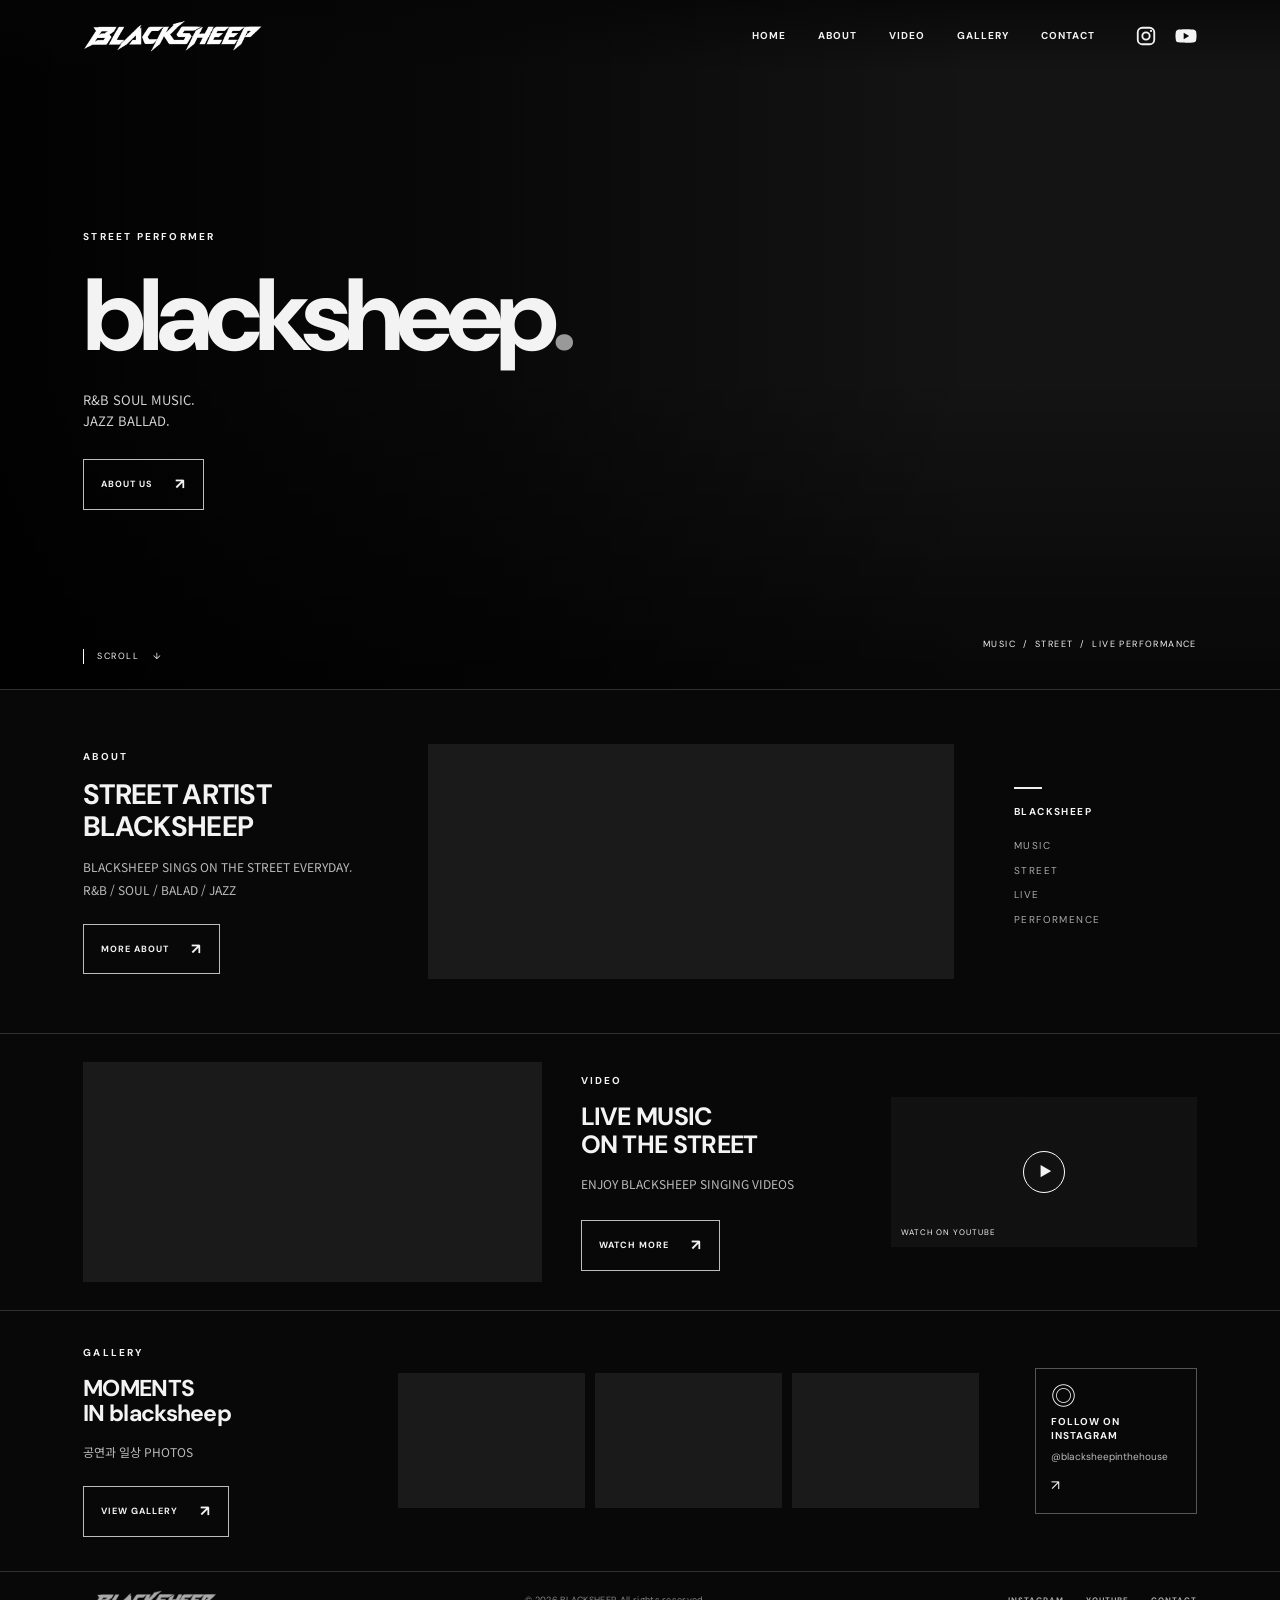
==== index.html @ 67ec76a9 "Update index.html" ====
<!doctype html>
<html lang="ko">
<head>
  <meta charset="utf-8">
  <meta name="viewport" content="width=device-width, initial-scale=1">
  <meta name="theme-color" content="#080808">
  <meta name="description" content="blacksheep official website">
  
  <link rel="icon" type="image/png" href="/favicon.png">

  <title>blacksheep official website</title>
  <link rel="preconnect" href="https://fonts.googleapis.com">
  <link rel="preconnect" href="https://fonts.gstatic.com" crossorigin>
  <link href="https://fonts.googleapis.com/css2?family=DM+Sans:wght@400;500;600;700;800&family=Noto+Sans+KR:wght@400;500;700&display=swap" rel="stylesheet">
  <link rel="stylesheet" href="style.css">
</head>
<body>
  <header class="topbar">
    <!-- <a class="wordmark" href="#home" aria-label="blacksheep home">blacksheep<span>.</span></a> -->
    <a class="wordmark" href="#home" aria-label="blacksheep home">
      <img src="/logo.png" alt="BLACKSHEEP" class="logo-img">
    </a>
    <button class="menu-toggle" aria-label="메뉴 열기" aria-expanded="false">☰</button>
    <nav class="nav">
      <a href="#home">HOME</a><a href="#about">ABOUT</a><a href="#busking">VIDEO</a><a href="#gallery">GALLERY</a><a href="contact.html">CONTACT</a>
    </nav>
    <!-- <div class="social-mini">
      <a href="https://www.instagram.com/blacksheepinthehouse/" target="_blank" rel="noreferrer" aria-label="Instagram">◎</a>
      <a href="#busking" aria-label="YouTube">▶</a>
    </div> -->    
    <div class="social-mini">
      <a href="https://www.instagram.com/blacksheepinthehouse/"
         target="_blank" rel="noreferrer"
         aria-label="Instagram">
        <svg viewBox="0 0 24 24" aria-hidden="true">
          <rect x="3" y="3" width="18" height="18" rx="5"
                fill="none" stroke="currentColor" stroke-width="2"/>
          <circle cx="12" cy="12" r="4"
                  fill="none" stroke="currentColor" stroke-width="2"/>
          <circle cx="17.5" cy="6.5" r="1.2" fill="currentColor"/>
        </svg>
      </a>
      <a href="https://www.youtube.com/@blacksheepinthehouse"
         target="_blank" rel="noreferrer"
         aria-label="YouTube">
        <svg viewBox="0 0 24 24" aria-hidden="true">
          <path d="M23 7.2a3 3 0 0 0-2.1-2.1C19 4.5 12 4.5 12 4.5s-7 0-8.9.6A3 3 0 0 0 1 7.2 31 31 0 0 0 .5 12a31 31 0 0 0 .5 4.8 3 3 0 0 0 2.1 2.1c1.9.6 8.9.6 8.9.6s7 0 8.9-.6a3 3 0 0 0 2.1-2.1 31 31 0 0 0 .5-4.8 31 31 0 0 0-.5-4.8Z"
                fill="currentColor"/>
          <path d="m9.5 8.5 6 3.5-6 3.5Z" fill="#080808"/>
        </svg>
      </a>
    </div>

  </header>

  <main>
    <section class="hero" id="home">
      <div class="hero-shade"></div>
      <div class="hero-copy">
        <p class="eyebrow">STREET PERFORMER</p>
        <h1>blacksheep<span>.</span></h1>
        <p class="korean">R&B SOUL MUSIC.<br>JAZZ BALLAD.</p>
        <a class="outline-button" href="#about">ABOUT US <span>↗</span></a>
      </div>
      <p class="hero-tag">MUSIC&nbsp; / &nbsp;STREET&nbsp; / &nbsp;LIVE PERFORMANCE</p>
      <a class="scroll-note" href="#about">SCROLL <span>↓</span></a>
    </section>

    <section class="about section-grid" id="about">
      <div class="section-intro">
        <p class="eyebrow">ABOUT</p>
        <h2>STREET ARTIST<br>BLACKSHEEP</h2>
        <p>BLACKSHEEP SINGS ON THE STREET EVERYDAY.<br>R&B / SOUL / BALAD / JAZZ</p>
        <a class="outline-button" href="about.html">MORE ABOUT <span>↗</span></a>
      </div>
      <div class="about-image photo" role="img" aria-label="밤의 도시를 바라보는 사람"></div>
      <div class="values">
        <span class="small-line"></span>
        <strong>BLACKSHEEP</strong>
        <p>MUSIC</p><p>STREET</p><p>LIVE</p><p>PERFORMENCE</p>
      </div>
    </section>

    <section class="busking" id="busking">
      <div class="busking-image photo" role="img" aria-label="도시에서 공연하는 뮤지션"></div>
      <div class="busking-copy">
        <p class="eyebrow">VIDEO</p>
        <h2>LIVE MUSIC<br>ON THE STREET</h2>
        <p>ENJOY BLACKSHEEP SINGING VIDEOS</p>
        <a class="outline-button" href="https://www.youtube.com/@blacksheepinthehouse" target="_blank" rel="noreferrer">WATCH MORE <span>↗</span></a>
      </div>
      <a class="video-tile photo" href="https://www.youtube.com/@blacksheepinthehouse" target="_blank" rel="noreferrer" aria-label="유튜브에서 버스킹 영상 보기">
        <span class="play">▶</span><span class="tile-caption">WATCH ON YOUTUBE</span>
      </a>
    </section>

    <section class="gallery section-grid" id="gallery">
      <div class="section-intro">
        <p class="eyebrow">GALLERY</p>
        <h2>MOMENTS<br>IN blacksheep</h2>
        <p>공연과 일상 PHOTOS</p>
        <a class="outline-button" href="https://www.instagram.com/blacksheepinthehouse/" target="_blank" rel="noreferrer">VIEW GALLERY <span>↗</span></a>
      </div>
      <div class="gallery-strip">
        <div class="gallery-photo gallery-one photo"></div>
        <div class="gallery-photo gallery-two photo"></div>
        <div class="gallery-photo gallery-three photo"></div>
      </div>
      <a class="instagram-card" href="https://www.instagram.com/blacksheepinthehouse/" target="_blank" rel="noreferrer">
        <span class="instagram-icon">◎</span><strong>FOLLOW ON<br>INSTAGRAM</strong><span>@blacksheepinthehouse</span><span class="arrow">↗</span>
      </a>
    </section>
  </main>

  <footer id="contact">
    <!-- <a class="wordmark footer-logo" href="#home">blacksheep<span>.</span></a> -->
    <a class="wordmark footer-logo" href="#home" aria-label="blacksheep home">
      <!-- <img src="logo.png" alt="BLACKSHEEP" class="logo-img"> -->
      <span class="footer-logo-img" aria-label="BLACKSHEEP"></span>
    </a>
    <p>© <span id="year"></span> BLACKSHEEP. All rights reserved.</p>
    <div><a href="https://www.instagram.com/blacksheepinthehouse/" target="_blank" rel="noreferrer">INSTAGRAM</a><a href="https://www.youtube.com/@blacksheepinthehouse" target="_blank" rel="noreferrer">YOUTUBE</a><a href="contact.html">CONTACT</a></div>
  </footer>
  <script src="script.js"></script>
</body>
</html>
---- style.css ----
*{box-sizing:border-box} :root{--bg:#080808;--fg:#f3f3f3;--muted:#a4a4a4;--line:#303030}
html{scroll-behavior:smooth;scroll-padding-top:75px}
body{margin:0;background:var(--bg);color:var(--fg);font-family:"DM Sans","Noto Sans KR",sans-serif;font-size:14px;line-height:1.65}
a{color:inherit;text-decoration:none}
.topbar{height:72px;display:flex;align-items:center;justify-content:space-between;padding:0 6.5%;position:absolute;z-index:5;top:0;left:0;width:100%;background:linear-gradient(#050505b8,transparent)}
.wordmark{font-size:27px;font-weight:800;letter-spacing:-1.8px;font-style:italic}
.wordmark span,.hero h1 span{color:#999}
.nav{display:flex;gap:32px;margin-left:auto;margin-right:40px}
.nav a,.social-mini a,footer a{font-size:10px;font-weight:700;letter-spacing:1px}
.nav a:hover,footer a:hover{color:#aaa}
.social-mini{display:flex;gap:18px;font-size:17px}.social-mini a{font-size:16px}
.menu-toggle{display:none;background:none;border:0;color:white;font-size:24px}
.hero{height:min(690px,88vh);min-height:560px;position:relative;display:flex;align-items:center;padding:100px 6.5% 50px;overflow:hidden;background:#171717 url("https://images.unsplash.com/photo-1516280440614-37939bbacd81?auto=format&fit=crop&w=2200&q=85") center 42%/cover no-repeat}
.hero-shade{position:absolute;inset:0;background:linear-gradient(90deg,rgba(0,0,0,.92) 0%,rgba(0,0,0,.64) 37%,rgba(0,0,0,.15) 75%),linear-gradient(0deg,rgba(0,0,0,.65),transparent 45%)}
.hero-copy{position:relative;z-index:1;max-width:600px}
.hero h1{font-size:clamp(60px,8vw,112px);letter-spacing:-7px;line-height:.95;margin:0 0 24px;font-weight:800}
.eyebrow{font-size:10px;letter-spacing:2.2px;font-weight:700;margin:0 0 14px}
.hero-copy .eyebrow{margin-bottom:22px}
.korean{font-family:"Noto Sans KR",sans-serif;font-size:13px;color:#d1d1d1;margin:0 0 28px}
.outline-button{display:inline-flex;align-items:center;gap:22px;border:1px solid #bdbdbd;padding:12px 17px;font-size:9px;font-weight:700;letter-spacing:1px;transition:.2s}
.outline-button:hover{background:#fff;color:#111;border-color:#fff}
.outline-button span{font-size:15px}
.hero-tag{position:absolute;right:6.5%;bottom:28px;font-size:9px;letter-spacing:1.4px}
.scroll-note{position:absolute;bottom:25px;left:6.5%;font-size:9px;letter-spacing:1.5px;border-left:1px solid white;padding-left:13px}
.scroll-note span{margin-left:10px}
section{border-bottom:1px solid var(--line)}
.section-grid{display:grid;grid-template-columns: .85fr 1.55fr .55fr;gap:5%;align-items:center;padding:54px 6.5%}
.section-intro h2,.busking-copy h2{font-size:clamp(24px,2.2vw,34px);line-height:1.12;letter-spacing:-.7px;margin:0 0 14px}
.section-intro>p:not(.eyebrow),.busking-copy>p:not(.eyebrow){font-family:"Noto Sans KR",sans-serif;color:#bbb;font-size:12px;line-height:1.9;margin:0 0 22px}
.photo{background-color:#1a1a1a;background-size:cover;background-position:center;filter:grayscale(1)}
.about-image{height:235px;background-image:url("https://images.unsplash.com/photo-1519608487953-e999c86e7455?auto=format&fit=crop&w=1200&q=85")}
.values{font-size:10px;letter-spacing:1.4px;padding-left:4px}
.values .small-line{display:block;width:28px;height:2px;background:#eee;margin-bottom:15px}
.values strong{display:block;margin-bottom:18px}
.values p{color:#aaa;margin:8px 0}
.busking{display:grid;grid-template-columns:1.35fr .8fr .9fr;gap:3.5%;align-items:center;padding:28px 6.5%}
.busking-image{height:220px;background-image:url("https://images.unsplash.com/photo-1501386761578-eac5c94b800a?auto=format&fit=crop&w=1200&q=85")}
.busking-copy h2{font-size:25px}
.busking-copy .outline-button{margin-top:2px}
.video-tile{height:150px;position:relative;display:flex;align-items:center;justify-content:center;background-image:linear-gradient(#0005,#0005),url("https://images.unsplash.com/photo-1506157786151-b8491531f063?auto=format&fit=crop&w=1000&q=85")}
.play{width:42px;height:42px;border:1px solid #fff;border-radius:50%;display:grid;place-items:center;padding-left:3px;font-size:13px}
.tile-caption{position:absolute;bottom:8px;left:10px;font-size:8px;letter-spacing:1px}
.gallery{grid-template-columns:.8fr 1.8fr .5fr;padding-top:34px;padding-bottom:34px}
.gallery .section-intro h2{font-size:23px}
.gallery-strip{display:grid;grid-template-columns:repeat(3,1fr);gap:10px}
.gallery-photo{height:135px}
.gallery-one{background-image:url("https://images.unsplash.com/photo-1524368535928-5b5e00ddc76b?auto=format&fit=crop&w=500&q=80")}
.gallery-two{background-image:url("https://images.unsplash.com/photo-1519608487953-e999c86e7455?auto=format&fit=crop&w=500&q=80")}
.gallery-three{background-image:url("https://images.unsplash.com/photo-1516280440614-37939bbacd81?auto=format&fit=crop&w=500&q=80")}
.instagram-card{border:1px solid #555;min-height:135px;padding:15px;display:flex;flex-direction:column;align-items:flex-start;justify-content:center;gap:6px}
.instagram-icon{font-size:25px;line-height:1}
.instagram-card strong{font-size:10px;letter-spacing:1px;line-height:1.4}
.instagram-card>span:not(.instagram-icon):not(.arrow){font-size:10px;color:#bbb}
.instagram-card .arrow{margin-top:3px}
footer{min-height:58px;padding:12px 6.5%;display:flex;align-items:center;justify-content:space-between;gap:18px}
.footer-logo{font-size:19px}
footer p{font-size:9px;color:#888;letter-spacing:.3px}
footer div{display:flex;gap:22px}footer a{font-size:8px;color:#aaa}
@media(max-width:850px){.topbar{height:64px;padding:0 5%}.menu-toggle{display:block;margin-left:auto}.nav{display:none;position:absolute;top:64px;left:0;right:0;background:#0a0a0a;padding:20px 5%;margin:0;flex-direction:column;gap:18px}.nav.open{display:flex}.social-mini{margin-left:18px}.hero{padding-left:5%;height:75vh;min-height:520px;background-position:60% center}.hero h1{font-size:clamp(54px,11vw,82px);letter-spacing:-4px}.hero-tag{right:5%;font-size:8px}.scroll-note{left:5%}.section-grid{grid-template-columns:1fr 1.5fr;gap:25px;padding:42px 5%}.values{display:none}.about-image{height:220px}.busking{grid-template-columns:1fr 1fr;padding:25px 5%;gap:24px}.busking-image{height:210px}.video-tile{grid-column:1/-1;height:170px}.gallery{grid-template-columns:1fr 1.5fr;padding:32px 5%}.instagram-card{grid-column:1/-1;min-height:auto;display:grid;grid-template-columns:auto 1fr auto;align-items:center}.instagram-card .instagram-icon{grid-row:span 2}.instagram-card .arrow{grid-column:3;grid-row:1/3}footer{padding:15px 5%;flex-wrap:wrap}footer p{order:3;width:100%;margin:0}}
@media(max-width:540px){.social-mini{display:none}.hero{min-height:570px;height:82vh;background-position:62% center}.hero-shade{background:linear-gradient(90deg,#000d,#0006 72%),linear-gradient(0deg,#000b,transparent 55%)}.hero h1{font-size:58px;letter-spacing:-4px}.hero-tag{bottom:24px;left:5%;right:auto}.scroll-note{bottom:52px}.section-grid{grid-template-columns:1fr;padding:38px 6%}.about-image{height:210px;grid-row:1}.about .section-intro{grid-row:2}.section-intro h2{font-size:30px}.busking{grid-template-columns:1fr;padding:28px 6%;gap:22px}.busking-image{height:200px}.video-tile{grid-column:auto;height:180px}.gallery{grid-template-columns:1fr;padding:34px 6%}.gallery .section-intro{grid-row:1}.gallery-strip{grid-row:2}.gallery-photo{height:110px}.instagram-card{grid-row:3}footer{padding:18px 6%;gap:10px}footer div{gap:12px}footer p{font-size:8px}}
.logo-img {
  height: 32px !important;
  width: auto !important;
  max-width: 180px !important;
  object-fit: contain;
  display: block;
}
.social-mini a {
  display: inline-flex;
  align-items: center;
  justify-content: center;
}

.social-mini svg {
  width: 22px;
  height: 22px;
  display: block;
}
.footer-logo-img {
  display: block;
  width: 140px;
  height: 22px;
  flex-shrink: 0;
  background-color: #AAAAAA;

  -webkit-mask-image: url("./logo.png");
  mask-image: url("./logo.png");

  -webkit-mask-repeat: no-repeat;
  mask-repeat: no-repeat;

  -webkit-mask-position: center;
  mask-position: center;

  -webkit-mask-size: contain;
  mask-size: contain;
}
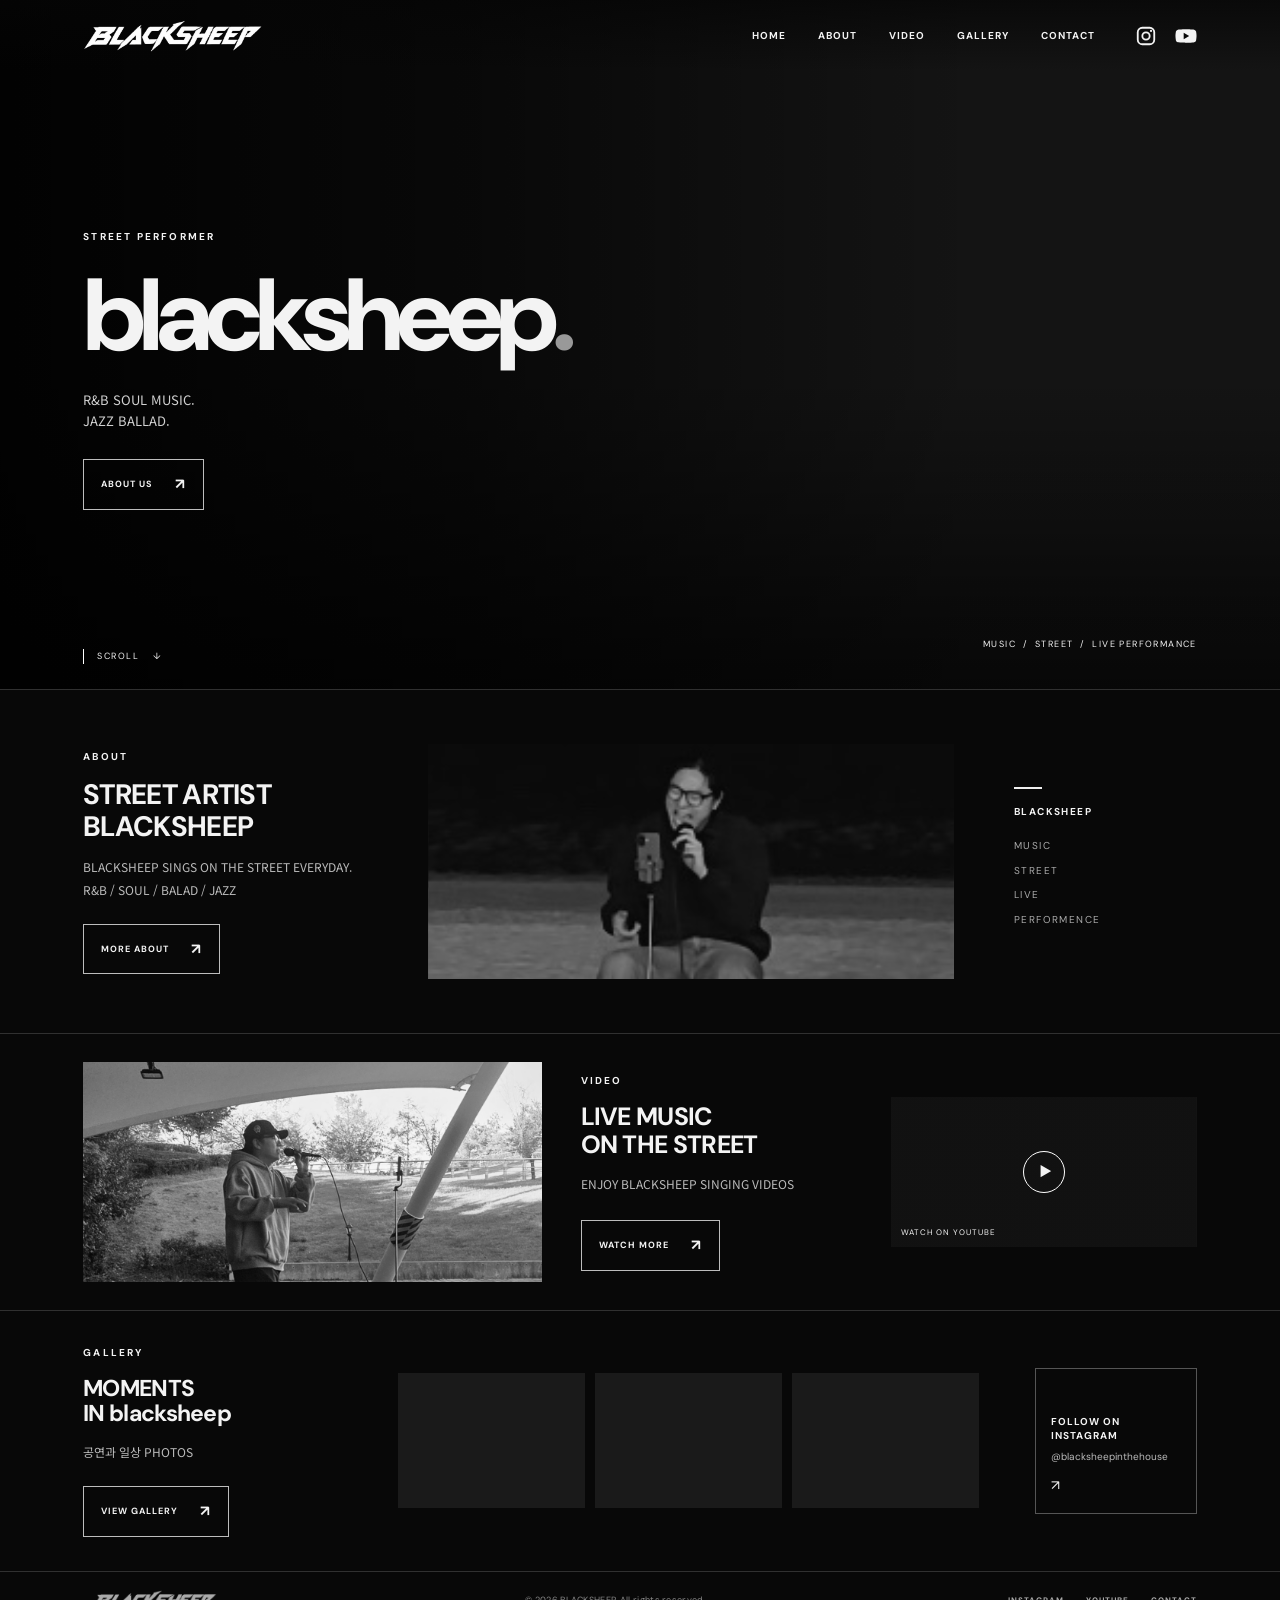
==== commit 0b163151: "Update index.html" ====
--- a/index.html
+++ b/index.html
@@ -7,6 +7,7 @@
   <meta name="description" content="blacksheep official website">
   
   <link rel="icon" type="image/png" href="/favicon.png">
+  <link rel="apple-touch-icon" href="/apple-touch-icon.png">
 
   <title>blacksheep official website</title>
   <link rel="preconnect" href="https://fonts.googleapis.com">
@@ -107,7 +108,15 @@
         <div class="gallery-photo gallery-three photo"></div>
       </div>
       <a class="instagram-card" href="https://www.instagram.com/blacksheepinthehouse/" target="_blank" rel="noreferrer">
-        <span class="instagram-icon">◎</span><strong>FOLLOW ON<br>INSTAGRAM</strong><span>@blacksheepinthehouse</span><span class="arrow">↗</span>
+        <span class="instagram-icon">
+        <svg viewBox="0 0 24 24" aria-hidden="true">
+        <rect x="3" y="3" width="18" height="18" rx="5"
+          fill="none" stroke="currentColor" stroke-width="2"/>
+        <circle cx="12" cy="12" r="4"
+            fill="none" stroke="currentColor" stroke-width="2"/>
+        <circle cx="17.5" cy="6.5" r="1.2" fill="currentColor"/>
+          </svg>
+        </span><strong>FOLLOW ON<br>INSTAGRAM</strong><span>@blacksheepinthehouse</span><span class="arrow">↗</span>
       </a>
     </section>
   </main>
--- a/style.css
+++ b/style.css
@@ -28,16 +28,16 @@
 .section-intro h2,.busking-copy h2{font-size:clamp(24px,2.2vw,34px);line-height:1.12;letter-spacing:-.7px;margin:0 0 14px}
 .section-intro>p:not(.eyebrow),.busking-copy>p:not(.eyebrow){font-family:"Noto Sans KR",sans-serif;color:#bbb;font-size:12px;line-height:1.9;margin:0 0 22px}
 .photo{background-color:#1a1a1a;background-size:cover;background-position:center;filter:grayscale(1)}
-.about-image{height:235px;background-image:url("https://images.unsplash.com/photo-1519608487953-e999c86e7455?auto=format&fit=crop&w=1200&q=85")}
+.about-image{height:235px;background-position: center 17%;background-image:url("./profile pic.jpg")}
 .values{font-size:10px;letter-spacing:1.4px;padding-left:4px}
 .values .small-line{display:block;width:28px;height:2px;background:#eee;margin-bottom:15px}
 .values strong{display:block;margin-bottom:18px}
 .values p{color:#aaa;margin:8px 0}
 .busking{display:grid;grid-template-columns:1.35fr .8fr .9fr;gap:3.5%;align-items:center;padding:28px 6.5%}
-.busking-image{height:220px;background-image:url("https://images.unsplash.com/photo-1501386761578-eac5c94b800a?auto=format&fit=crop&w=1200&q=85")}
+.busking-image{height:220px;background-position: center 45%;background-image:url("./asiad.jpg")}
 .busking-copy h2{font-size:25px}
 .busking-copy .outline-button{margin-top:2px}
-.video-tile{height:150px;position:relative;display:flex;align-items:center;justify-content:center;background-image:linear-gradient(#0005,#0005),url("https://images.unsplash.com/photo-1506157786151-b8491531f063?auto=format&fit=crop&w=1000&q=85")}
+.video-tile{height:150px;position:relative;display:flex;align-items:center;justify-content:center;background-image:linear-gradient(#0005,#0005),url("https://images.unsplash.com/photo-1519608487953-e999c86e7455?auto=format&fit=crop&w=500&q=80")}
 .play{width:42px;height:42px;border:1px solid #fff;border-radius:50%;display:grid;place-items:center;padding-left:3px;font-size:13px}
 .tile-caption{position:absolute;bottom:8px;left:10px;font-size:8px;letter-spacing:1px}
 .gallery{grid-template-columns:.8fr 1.8fr .5fr;padding-top:34px;padding-bottom:34px}
@@ -56,8 +56,34 @@
 .footer-logo{font-size:19px}
 footer p{font-size:9px;color:#888;letter-spacing:.3px}
 footer div{display:flex;gap:22px}footer a{font-size:8px;color:#aaa}
-@media(max-width:850px){.topbar{height:64px;padding:0 5%}.menu-toggle{display:block;margin-left:auto}.nav{display:none;position:absolute;top:64px;left:0;right:0;background:#0a0a0a;padding:20px 5%;margin:0;flex-direction:column;gap:18px}.nav.open{display:flex}.social-mini{margin-left:18px}.hero{padding-left:5%;height:75vh;min-height:520px;background-position:60% center}.hero h1{font-size:clamp(54px,11vw,82px);letter-spacing:-4px}.hero-tag{right:5%;font-size:8px}.scroll-note{left:5%}.section-grid{grid-template-columns:1fr 1.5fr;gap:25px;padding:42px 5%}.values{display:none}.about-image{height:220px}.busking{grid-template-columns:1fr 1fr;padding:25px 5%;gap:24px}.busking-image{height:210px}.video-tile{grid-column:1/-1;height:170px}.gallery{grid-template-columns:1fr 1.5fr;padding:32px 5%}.instagram-card{grid-column:1/-1;min-height:auto;display:grid;grid-template-columns:auto 1fr auto;align-items:center}.instagram-card .instagram-icon{grid-row:span 2}.instagram-card .arrow{grid-column:3;grid-row:1/3}footer{padding:15px 5%;flex-wrap:wrap}footer p{order:3;width:100%;margin:0}}
-@media(max-width:540px){.social-mini{display:none}.hero{min-height:570px;height:82vh;background-position:62% center}.hero-shade{background:linear-gradient(90deg,#000d,#0006 72%),linear-gradient(0deg,#000b,transparent 55%)}.hero h1{font-size:58px;letter-spacing:-4px}.hero-tag{bottom:24px;left:5%;right:auto}.scroll-note{bottom:52px}.section-grid{grid-template-columns:1fr;padding:38px 6%}.about-image{height:210px;grid-row:1}.about .section-intro{grid-row:2}.section-intro h2{font-size:30px}.busking{grid-template-columns:1fr;padding:28px 6%;gap:22px}.busking-image{height:200px}.video-tile{grid-column:auto;height:180px}.gallery{grid-template-columns:1fr;padding:34px 6%}.gallery .section-intro{grid-row:1}.gallery-strip{grid-row:2}.gallery-photo{height:110px}.instagram-card{grid-row:3}footer{padding:18px 6%;gap:10px}footer div{gap:12px}footer p{font-size:8px}}
+@media(max-width:850px){
+  .topbar{height:64px;padding:0 5%}
+  .menu-toggle{
+  display:block;
+  margin-left:0;
+  order:2;
+  align-self:center;
+  }
+
+.social-mini{
+  order:1;
+  margin-left:auto;
+  margin-right:8px;
+  align-self:center;
+  align-items:center;
+  gap:12px;
+  }
+  .nav{display:none;position:absolute;top:64px;left:0;right:0;background:#0a0a0a;padding:20px 5%;margin:0;flex-direction:column;gap:18px}
+  .nav.open{display:flex}
+  .hero{padding-left:5%;height:75vh;min-height:520px;background-position:60% center}.hero h1{font-size:clamp(54px,11vw,82px);letter-spacing:-4px}.hero-tag{right:5%;font-size:8px}.scroll-note{left:5%}.section-grid{grid-template-columns:1fr 1.5fr;gap:25px;padding:42px 5%}.values{display:none}.about-image{height:220px}.busking{grid-template-columns:1fr 1fr;padding:25px 5%;gap:24px}.busking-image{height:210px}.video-tile{grid-column:1/-1;height:170px}.gallery{grid-template-columns:1fr 1.5fr;padding:32px 5%}.instagram-card{grid-column:1/-1;min-height:auto;display:grid;grid-template-columns:auto 1fr auto;align-items:center}.instagram-card .instagram-icon{grid-row:span 2}.instagram-card .arrow{grid-column:3;grid-row:1/3}footer{padding:15px 5%;flex-wrap:wrap}footer p{order:3;width:100%;margin:0}}
+@media(max-width:540px){.social-mini{
+  display:flex;
+  margin-left:auto;
+  margin-right:8px;
+  gap:12px;
+  flex-shrink:0;
+  align-items:center;
+}.social-mini svg{width:20px;height:20px}.hero{min-height:570px;height:82vh;background-position:62% center}.hero-shade{background:linear-gradient(90deg,#000d,#0006 72%),linear-gradient(0deg,#000b,transparent 55%)}.hero h1{font-size:58px;letter-spacing:-4px}.hero-tag{bottom:24px;left:5%;right:auto}.scroll-note{bottom:52px}.section-grid{grid-template-columns:1fr;padding:38px 6%}.about-image{height:210px;grid-row:1}.about .section-intro{grid-row:2}.section-intro h2{font-size:30px}.busking{grid-template-columns:1fr;padding:28px 6%;gap:22px}.busking-image{height:200px}.video-tile{grid-column:auto;height:180px}.gallery{grid-template-columns:1fr;padding:34px 6%}.gallery .section-intro{grid-row:1}.gallery-strip{grid-row:2}.gallery-photo{height:110px}.instagram-card{grid-row:3}footer{padding:18px 6%;gap:10px}footer div{gap:12px}footer p{font-size:8px}}
 .logo-img {
   height: 32px !important;
   width: auto !important;
@@ -96,3 +122,19 @@
   mask-size: contain;
 }
 
+@media(max-width:850px){
+  .social-mini{
+    position:relative;
+    top:2px;
+  }
+}
+
+@media(max-width:850px){
+  .menu-toggle{
+    width:32px;
+    min-width:32px;
+    padding:0;
+    text-align:center;
+    flex-shrink:0;
+  }
+}
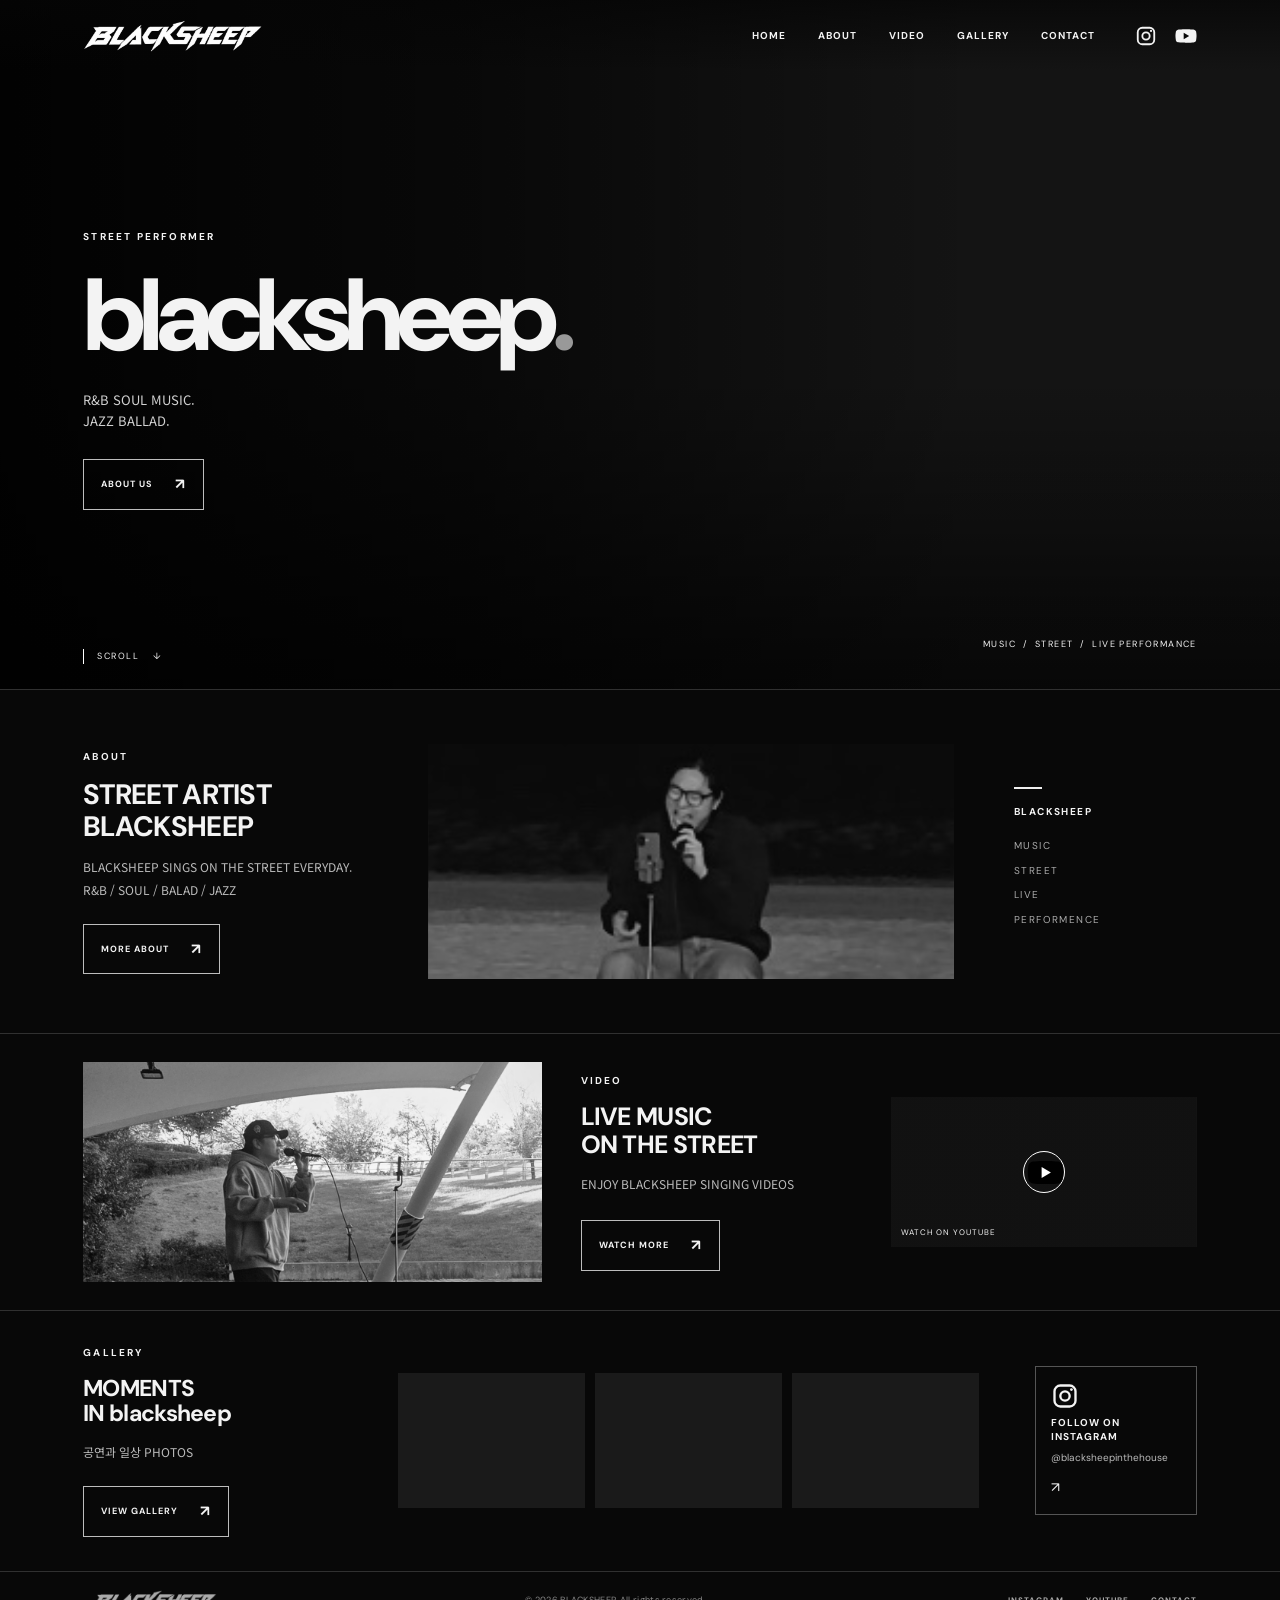
==== commit 3e8d81de: "Update index.html" ====
--- a/index.html
+++ b/index.html
@@ -91,7 +91,14 @@
         <a class="outline-button" href="https://www.youtube.com/@blacksheepinthehouse" target="_blank" rel="noreferrer">WATCH MORE <span>↗</span></a>
       </div>
       <a class="video-tile photo" href="https://www.youtube.com/@blacksheepinthehouse" target="_blank" rel="noreferrer" aria-label="유튜브에서 버스킹 영상 보기">
-        <span class="play">▶</span><span class="tile-caption">WATCH ON YOUTUBE</span>
+        <span class="play youtube-logo">
+        <svg viewBox="0 0 24 24" aria-hidden="true">
+        <path d="M23 7.2a3 3 0 0 0-2.1-2.1C19 4.5 12 4.5 12 4.5s-7 0-8.9.6A3 3 0 0 0 1 7.2 31 31 0 0 0 .5 12a31 31 0 0 0 .5 4.8 3 3 0 0 0 2.1 2.1c1.9.6 8.9.6 8.9.6s7 0 8.9-.6a3 3 0 0 0 2.1-2.1 31 31 0 0 0 .5-4.8 31 31 0 0 0-.5-4.8Z"
+        fill="#000000"/>
+        <path d="m9.5 8.5 6 3.5-6 3.5Z" fill="#fff"/>
+        </svg>
+        </span>
+        <span class="tile-caption">WATCH ON YOUTUBE</span>
       </a>
     </section>
 
--- a/style.css
+++ b/style.css
@@ -138,3 +138,31 @@
     flex-shrink:0;
   }
 }
+
+.instagram-icon svg {
+  width: 28px;
+  height: 28px;
+  display: block;
+}
+
+@media(max-width:850px){
+  .instagram-card .instagram-icon{
+    display:inline-flex !important;
+    align-items:center;
+    justify-content:center;
+    visibility:visible !important;
+    opacity:1 !important;
+    color:#fff;
+    width:32px;
+    height:32px;
+    flex-shrink:0;
+  }
+
+  .instagram-card .instagram-icon svg{
+    display:block !important;
+    visibility:visible !important;
+    opacity:1 !important;
+    width:28px;
+    height:28px;
+  }
+}
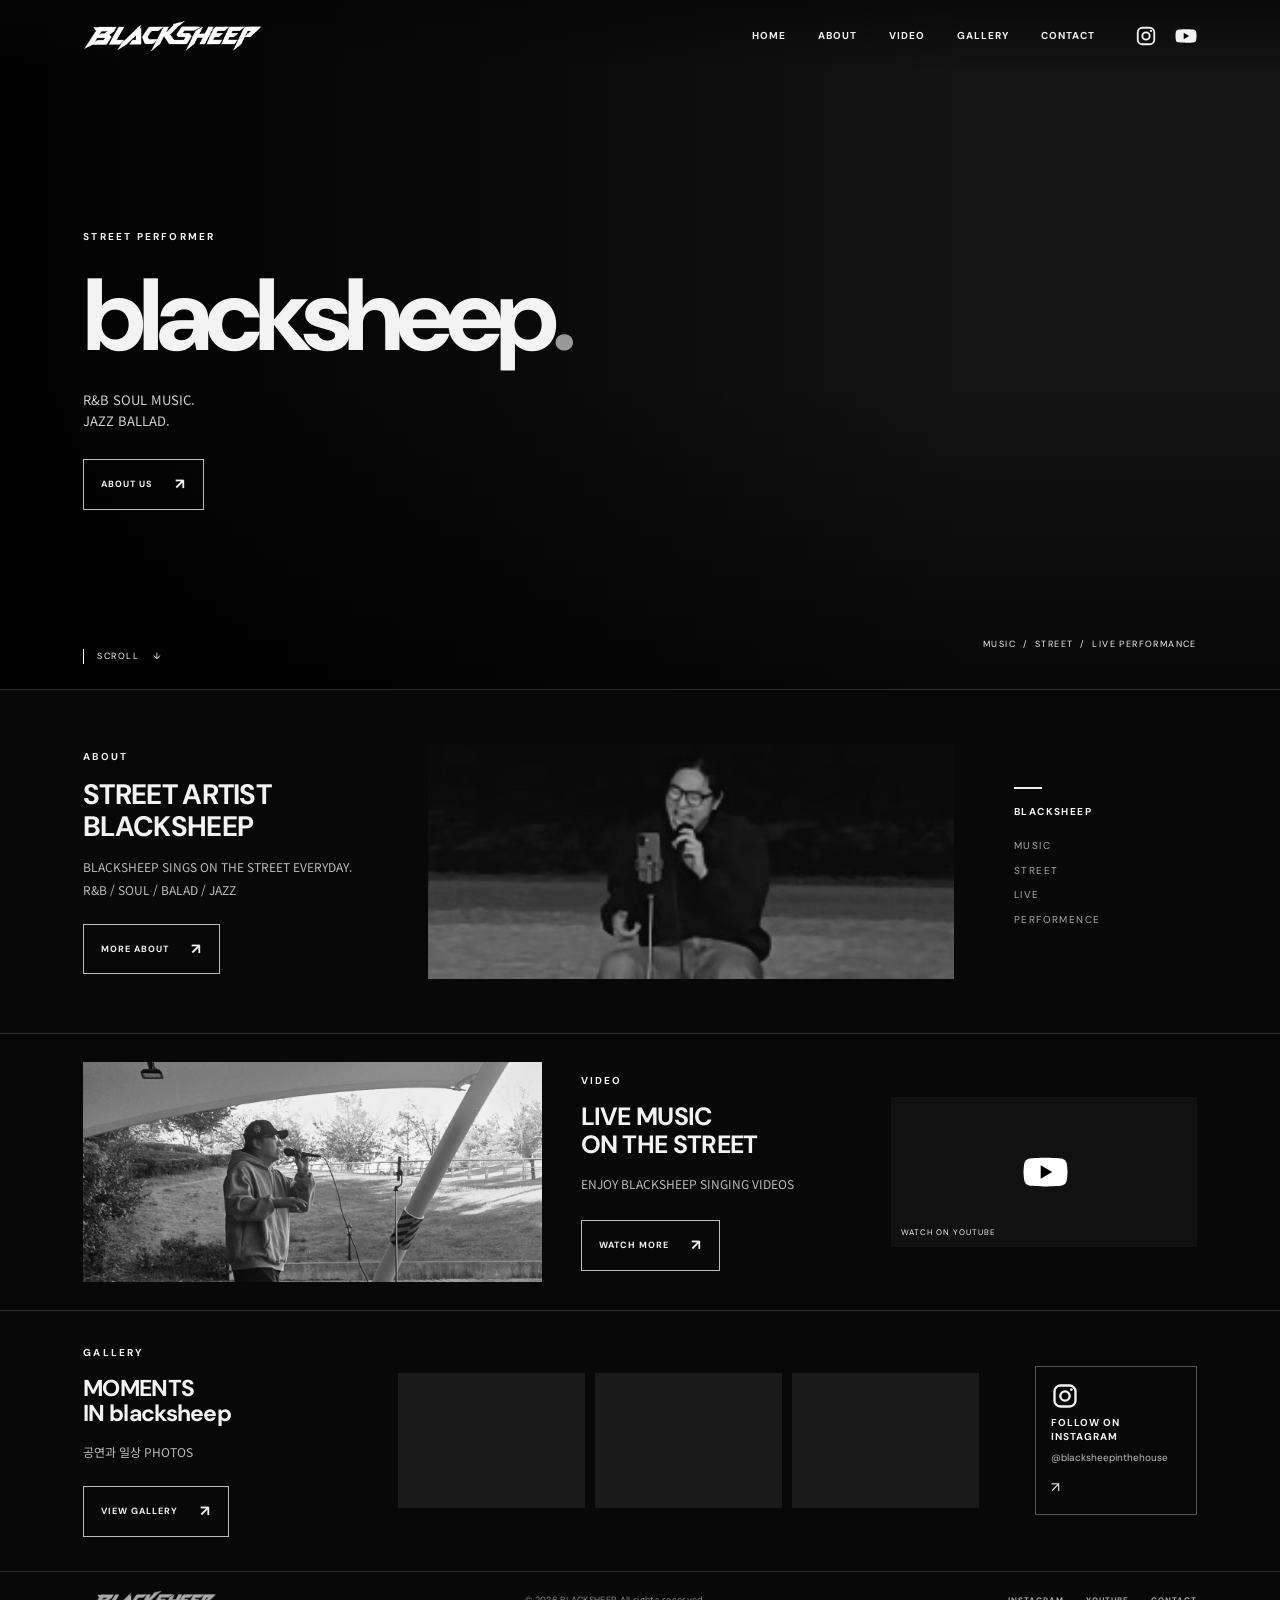
==== commit d8940896: "Update index.html" ====
--- a/index.html
+++ b/index.html
@@ -94,8 +94,8 @@
         <span class="play youtube-logo">
         <svg viewBox="0 0 24 24" aria-hidden="true">
         <path d="M23 7.2a3 3 0 0 0-2.1-2.1C19 4.5 12 4.5 12 4.5s-7 0-8.9.6A3 3 0 0 0 1 7.2 31 31 0 0 0 .5 12a31 31 0 0 0 .5 4.8 3 3 0 0 0 2.1 2.1c1.9.6 8.9.6 8.9.6s7 0 8.9-.6a3 3 0 0 0 2.1-2.1 31 31 0 0 0 .5-4.8 31 31 0 0 0-.5-4.8Z"
-        fill="#000000"/>
-        <path d="m9.5 8.5 6 3.5-6 3.5Z" fill="#fff"/>
+        fill="#fff"/>
+        <path d="m9.5 8.5 6 3.5-6 3.5Z" fill="#000000"/>
         </svg>
         </span>
         <span class="tile-caption">WATCH ON YOUTUBE</span>
--- a/style.css
+++ b/style.css
@@ -166,3 +166,18 @@
     height:28px;
   }
 }
+.youtube-logo{
+  display:flex;
+  align-items:center;
+  justify-content:center;
+  background:none !important;
+  border:0 !important;
+  width:64px;
+  height:46px;
+}
+
+.youtube-logo svg{
+  display:block;
+  width:64px;
+  height:46px;
+}
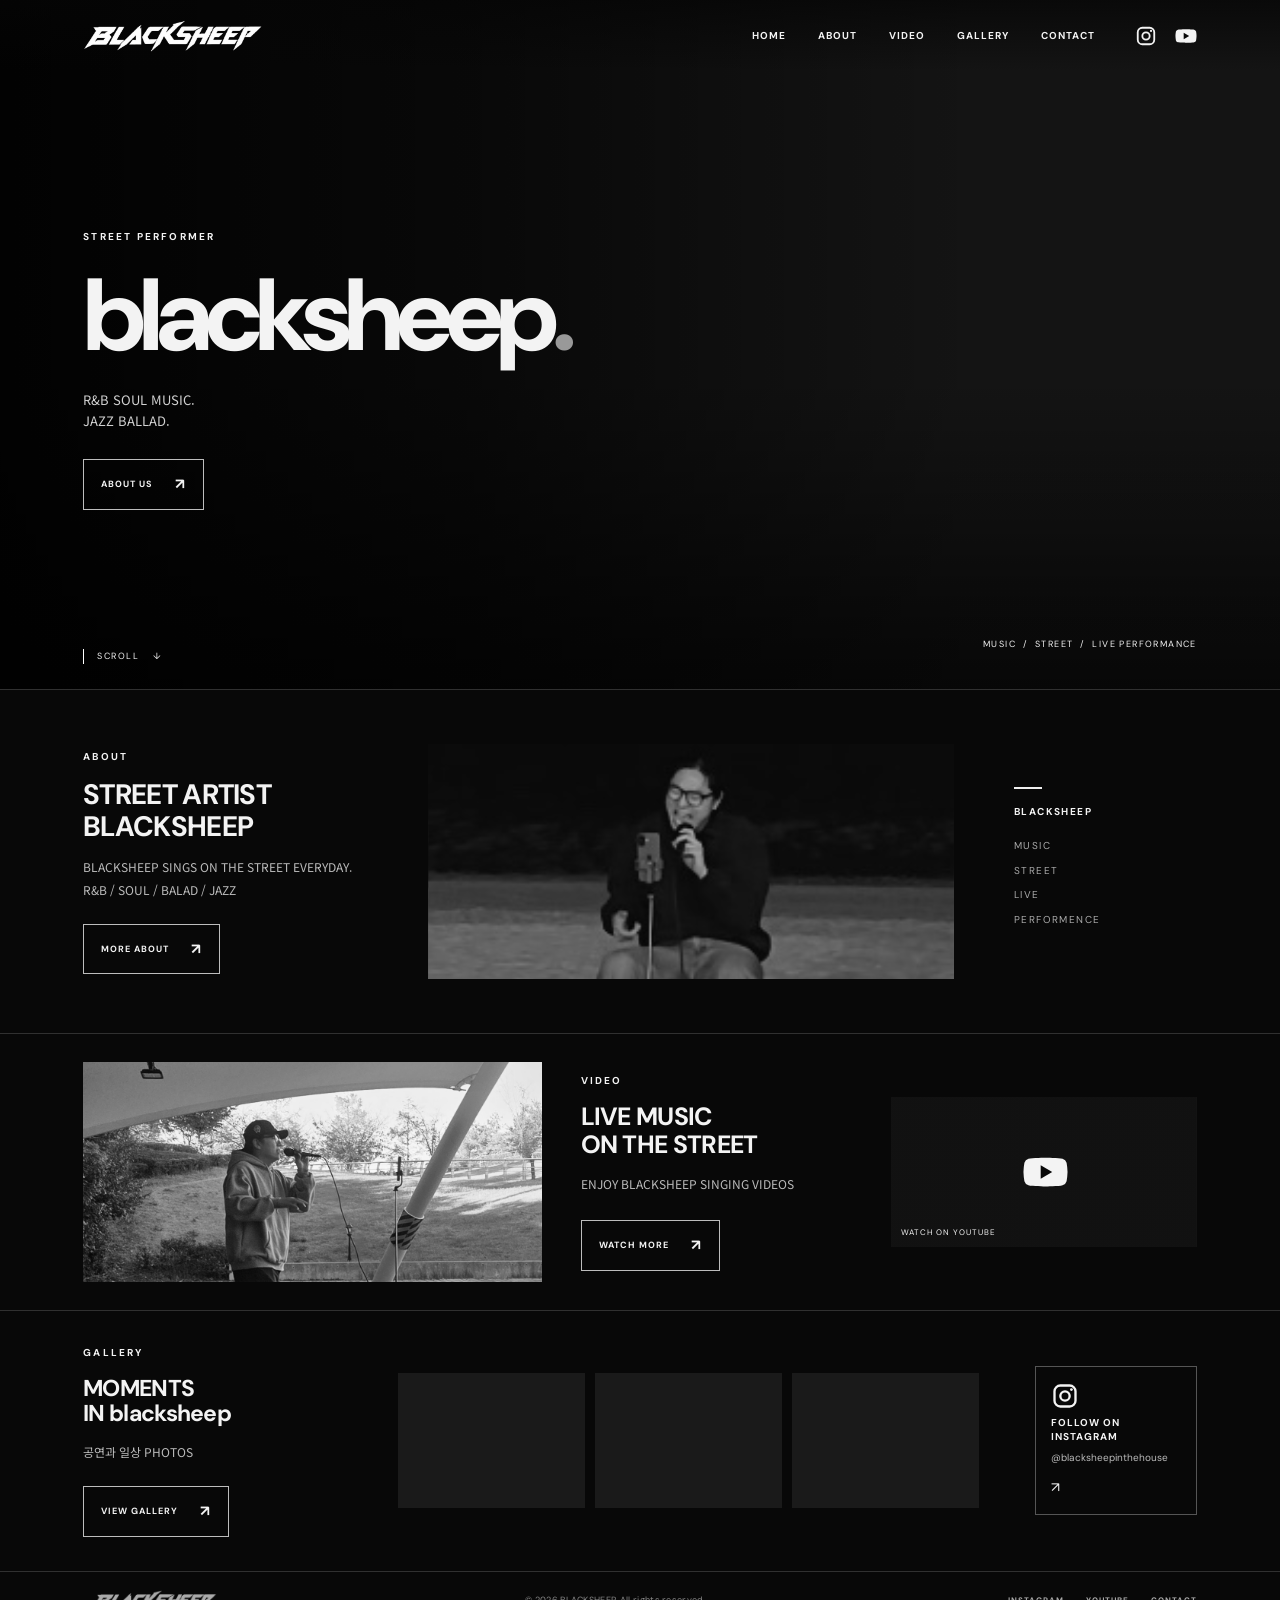
==== commit 8e571153: "Update index.html" ====
--- a/index.html
+++ b/index.html
@@ -94,8 +94,8 @@
         <span class="play youtube-logo">
         <svg viewBox="0 0 24 24" aria-hidden="true">
         <path d="M23 7.2a3 3 0 0 0-2.1-2.1C19 4.5 12 4.5 12 4.5s-7 0-8.9.6A3 3 0 0 0 1 7.2 31 31 0 0 0 .5 12a31 31 0 0 0 .5 4.8 3 3 0 0 0 2.1 2.1c1.9.6 8.9.6 8.9.6s7 0 8.9-.6a3 3 0 0 0 2.1-2.1 31 31 0 0 0 .5-4.8 31 31 0 0 0-.5-4.8Z"
-        fill="#fff"/>
-        <path d="m9.5 8.5 6 3.5-6 3.5Z" fill="#000000"/>
+        fill="currentColor"/>
+        <path d="m9.5 8.5 6 3.5-6 3.5Z" fill="#080808"/>
         </svg>
         </span>
         <span class="tile-caption">WATCH ON YOUTUBE</span>
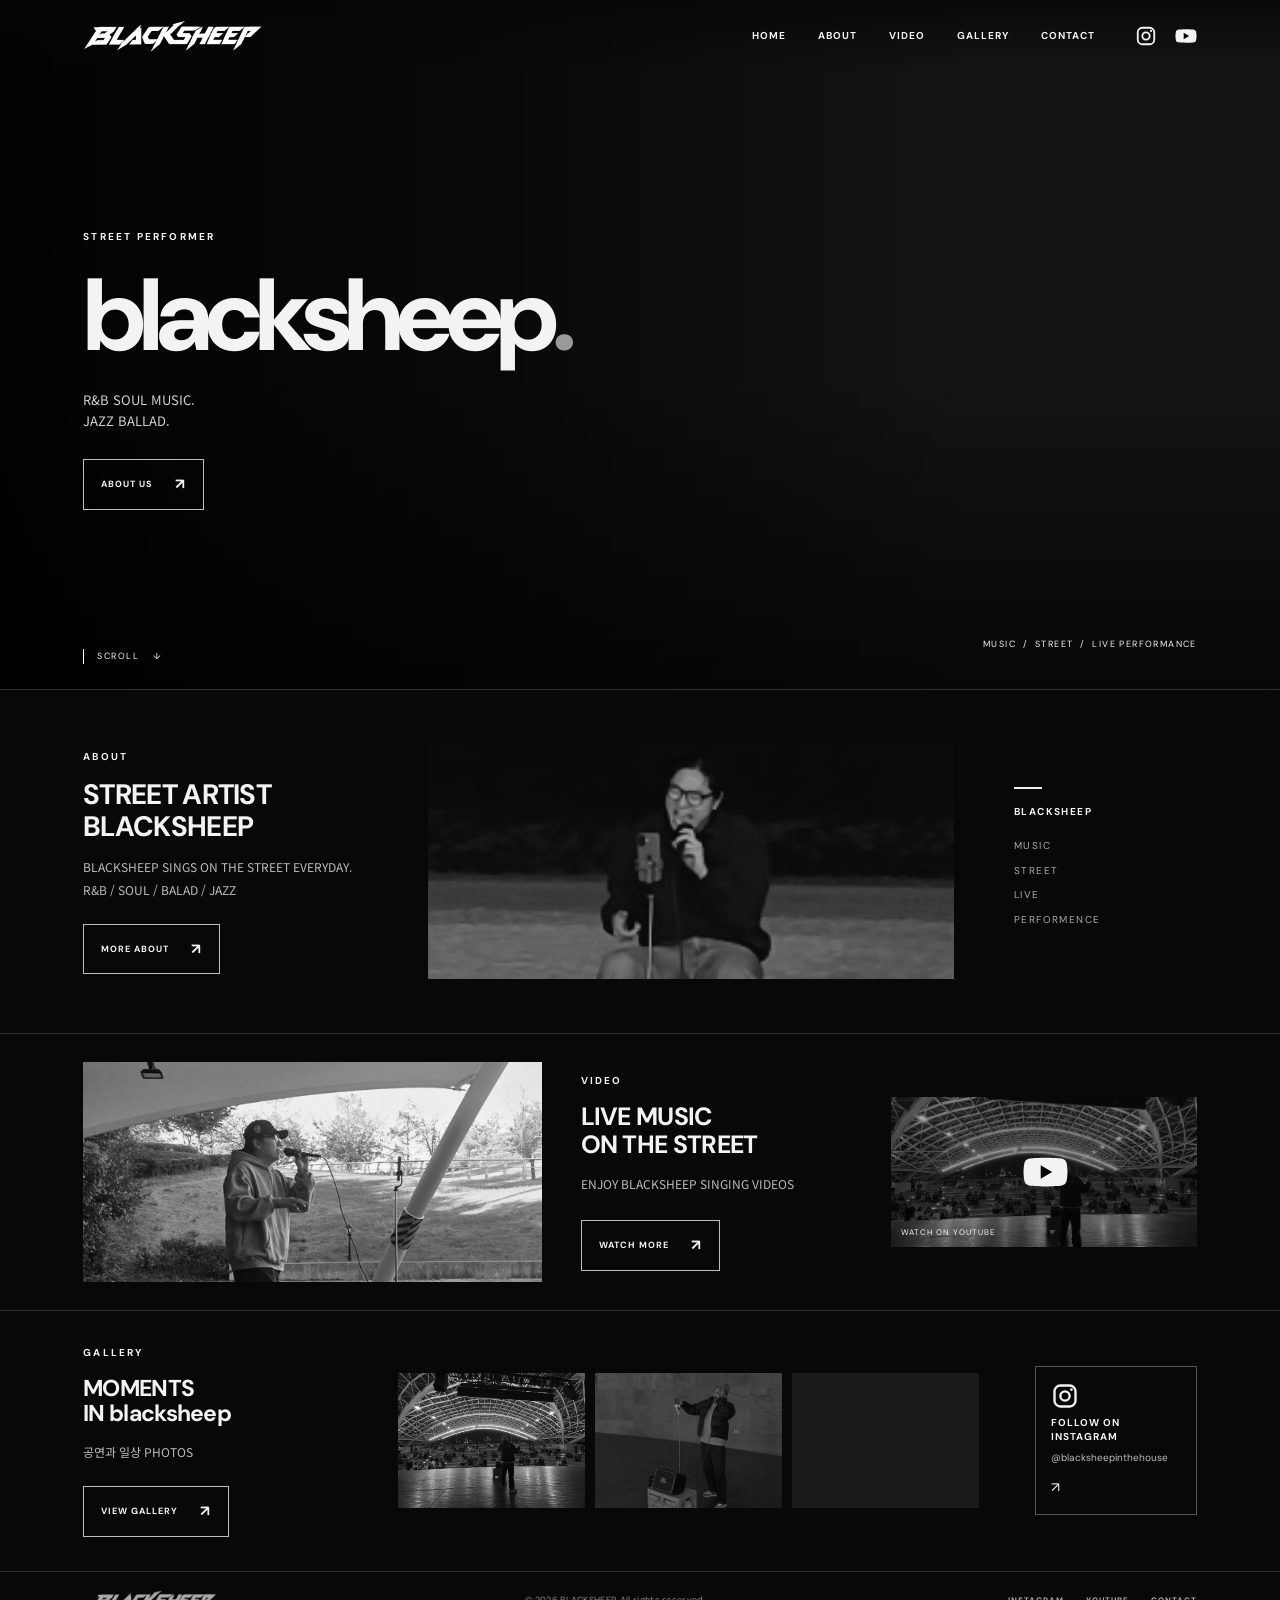
==== commit 2ff8677a: "Update index.html" ====
--- a/index.html
+++ b/index.html
@@ -1,10 +1,28 @@
 <!doctype html>
 <html lang="ko">
 <head>
+  
+  <!-- Google tag (gtag.js) -->
+  <script async src="https://www.googletagmanager.com/gtag/js?id=G-QS2L07G2ML"></script>
+  <script>
+    window.dataLayer = window.dataLayer || [];
+    function gtag(){dataLayer.push(arguments);}
+    gtag('js', new Date());
+    gtag('config', 'G-QS2L07G2ML');
+  </script>
+
   <meta charset="utf-8">
   <meta name="viewport" content="width=device-width, initial-scale=1">
   <meta name="theme-color" content="#080808">
   <meta name="description" content="blacksheep official website">
+
+  <meta property="og:type" content="website">
+  <meta property="og:title" content="BLACKSHEEP">
+  <meta property="og:description" content="R&B Soul · Jazz · Live Street Performance">
+  <meta property="og:url" content="https://blacksheep.co.kr/">
+  <meta property="og:image" content="https://blacksheep.co.kr/OGlogo.png">
+  <meta property="og:image:width" content="1200">
+  <meta property="og:image:height" content="630">
   
   <link rel="icon" type="image/png" href="/favicon.png">
   <link rel="apple-touch-icon" href="/apple-touch-icon.png">
--- a/style.css
+++ b/style.css
@@ -37,15 +37,19 @@
 .busking-image{height:220px;background-position: center 45%;background-image:url("./asiad.jpg")}
 .busking-copy h2{font-size:25px}
 .busking-copy .outline-button{margin-top:2px}
-.video-tile{height:150px;position:relative;display:flex;align-items:center;justify-content:center;background-image:linear-gradient(#0005,#0005),url("https://images.unsplash.com/photo-1519608487953-e999c86e7455?auto=format&fit=crop&w=500&q=80")}
+.video-tile{height:150px;position:relative;display:flex;align-items:center;justify-content:center;background-image:linear-gradient(#0005,#0005),url("./chungra.png")}
 .play{width:42px;height:42px;border:1px solid #fff;border-radius:50%;display:grid;place-items:center;padding-left:3px;font-size:13px}
 .tile-caption{position:absolute;bottom:8px;left:10px;font-size:8px;letter-spacing:1px}
 .gallery{grid-template-columns:.8fr 1.8fr .5fr;padding-top:34px;padding-bottom:34px}
 .gallery .section-intro h2{font-size:23px}
 .gallery-strip{display:grid;grid-template-columns:repeat(3,1fr);gap:10px}
 .gallery-photo{height:135px}
-.gallery-one{background-image:url("https://images.unsplash.com/photo-1524368535928-5b5e00ddc76b?auto=format&fit=crop&w=500&q=80")}
-.gallery-two{background-image:url("https://images.unsplash.com/photo-1519608487953-e999c86e7455?auto=format&fit=crop&w=500&q=80")}
+.gallery-one{background-image:url("./chungra.png")}
+.gallery-two{   
+                background-image:url("./blue.PNG");
+                background-size:cover;
+                background-position:center top;
+            }
 .gallery-three{background-image:url("https://images.unsplash.com/photo-1516280440614-37939bbacd81?auto=format&fit=crop&w=500&q=80")}
 .instagram-card{border:1px solid #555;min-height:135px;padding:15px;display:flex;flex-direction:column;align-items:flex-start;justify-content:center;gap:6px}
 .instagram-icon{font-size:25px;line-height:1}
